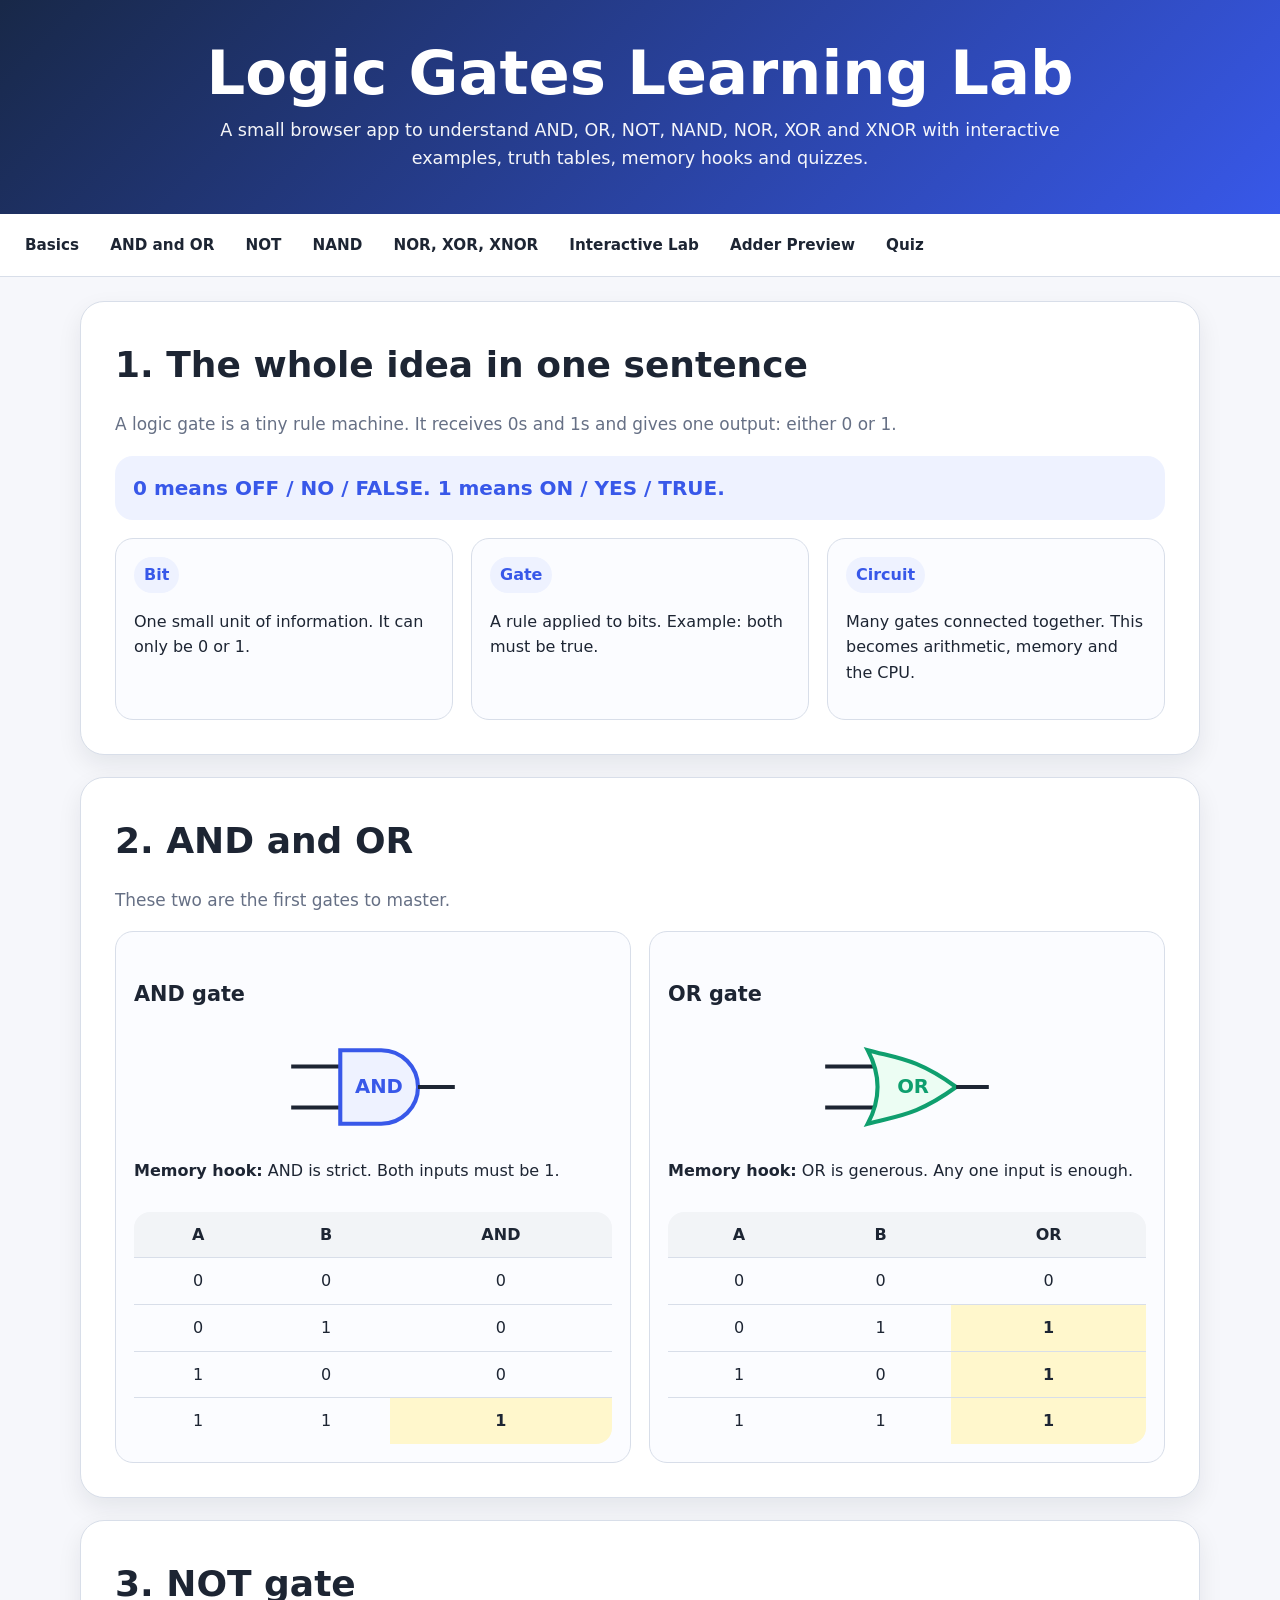
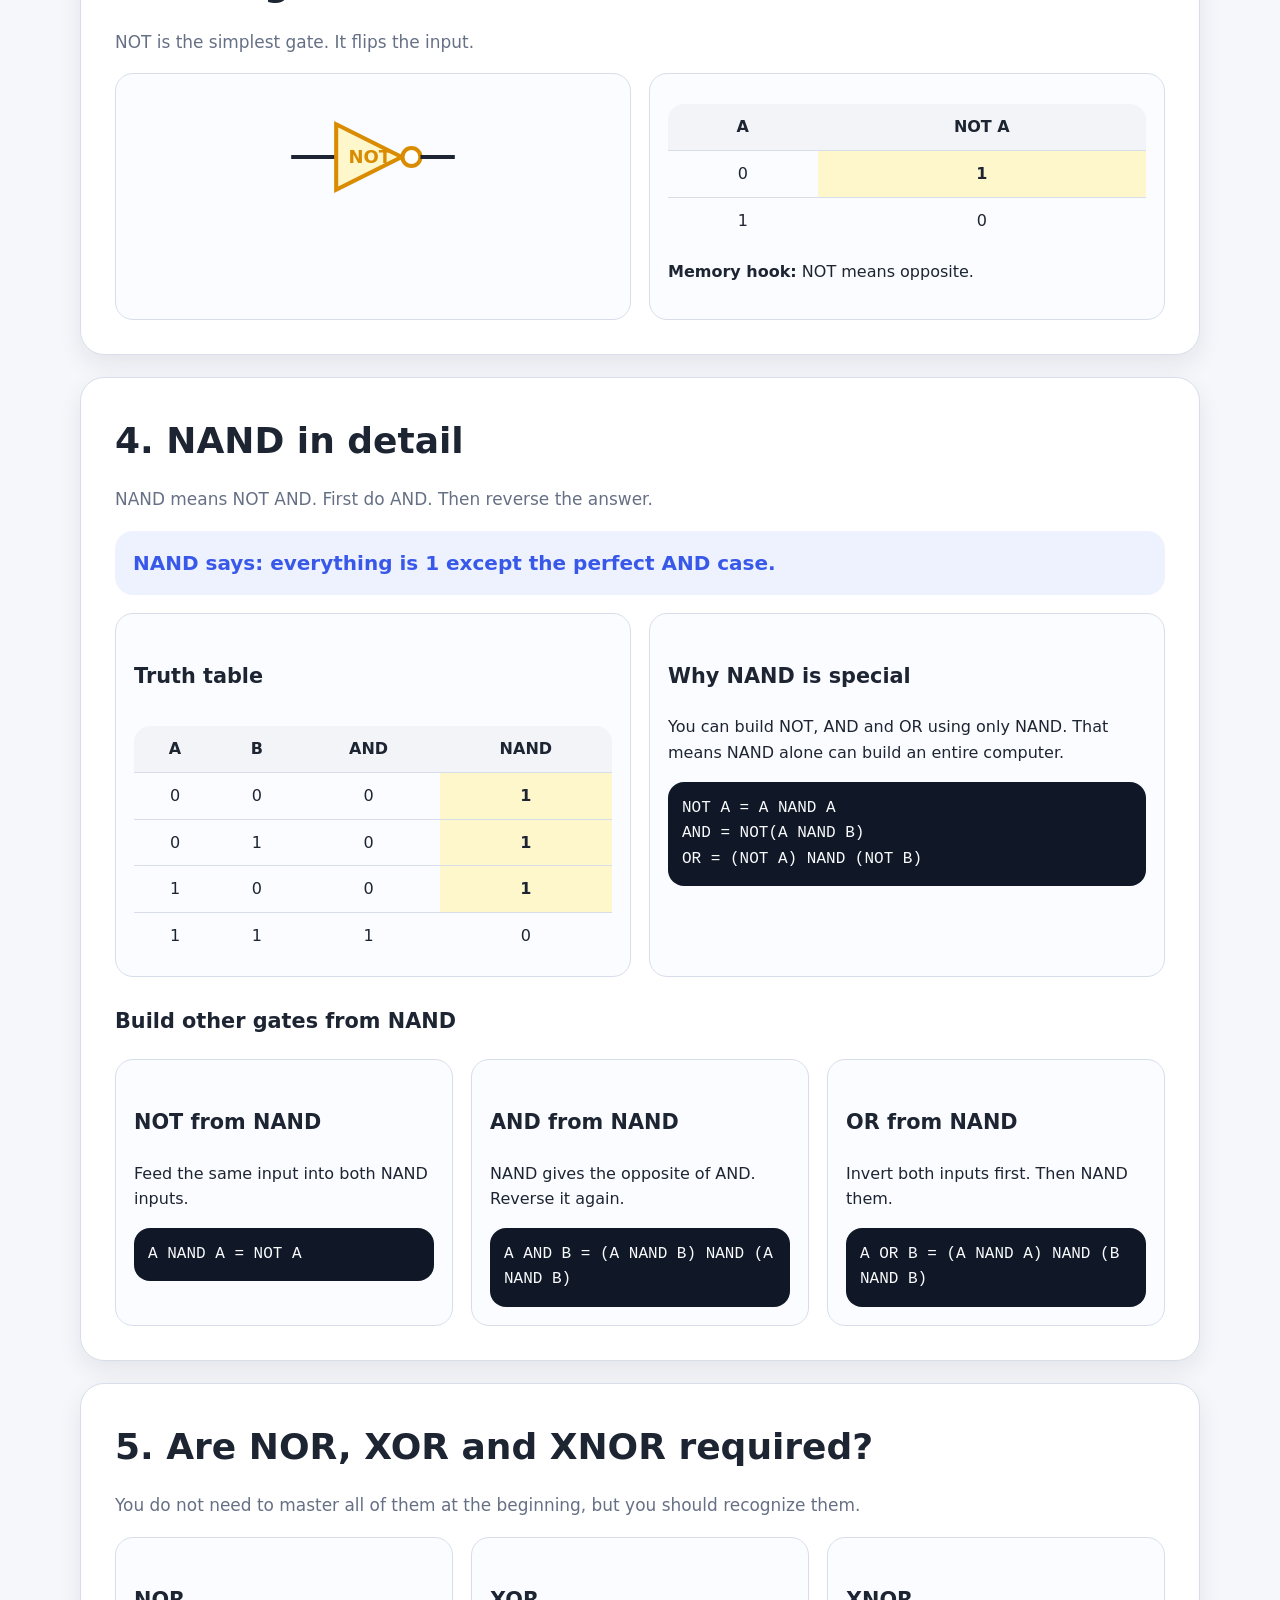
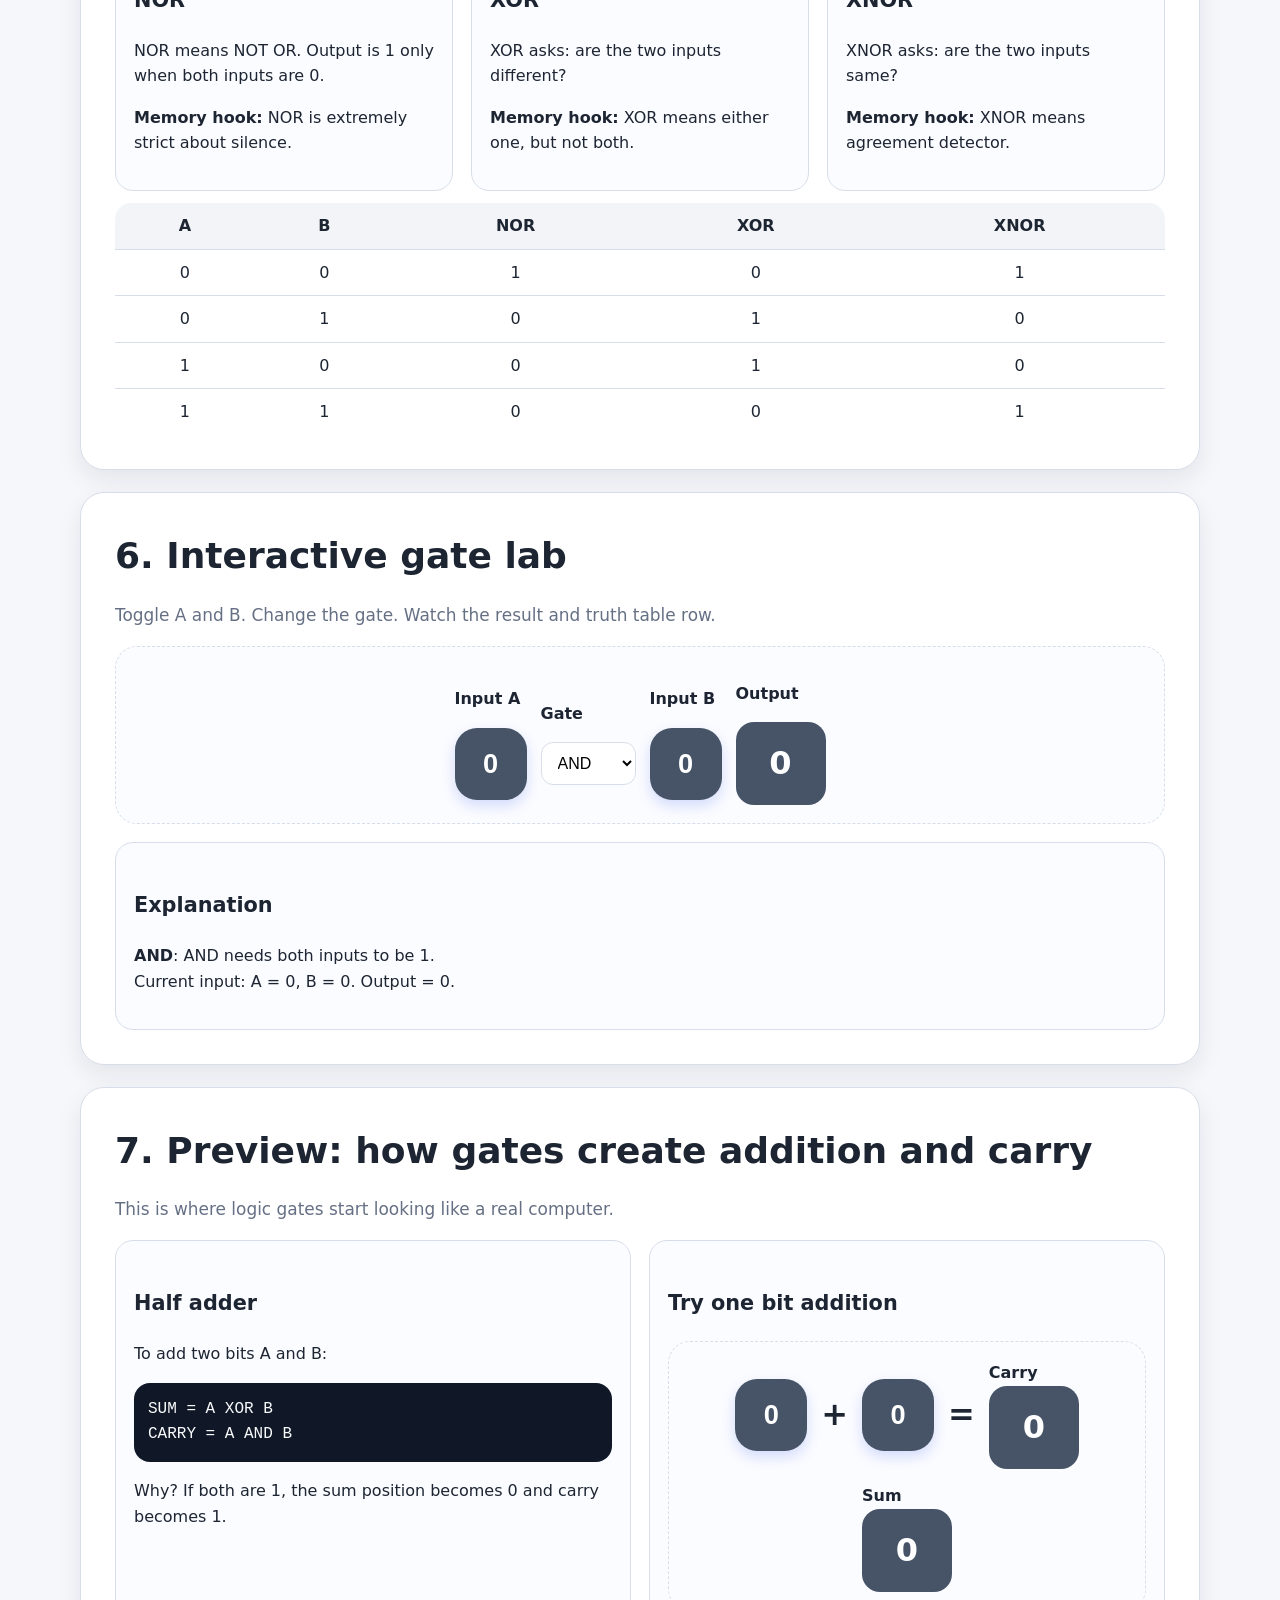
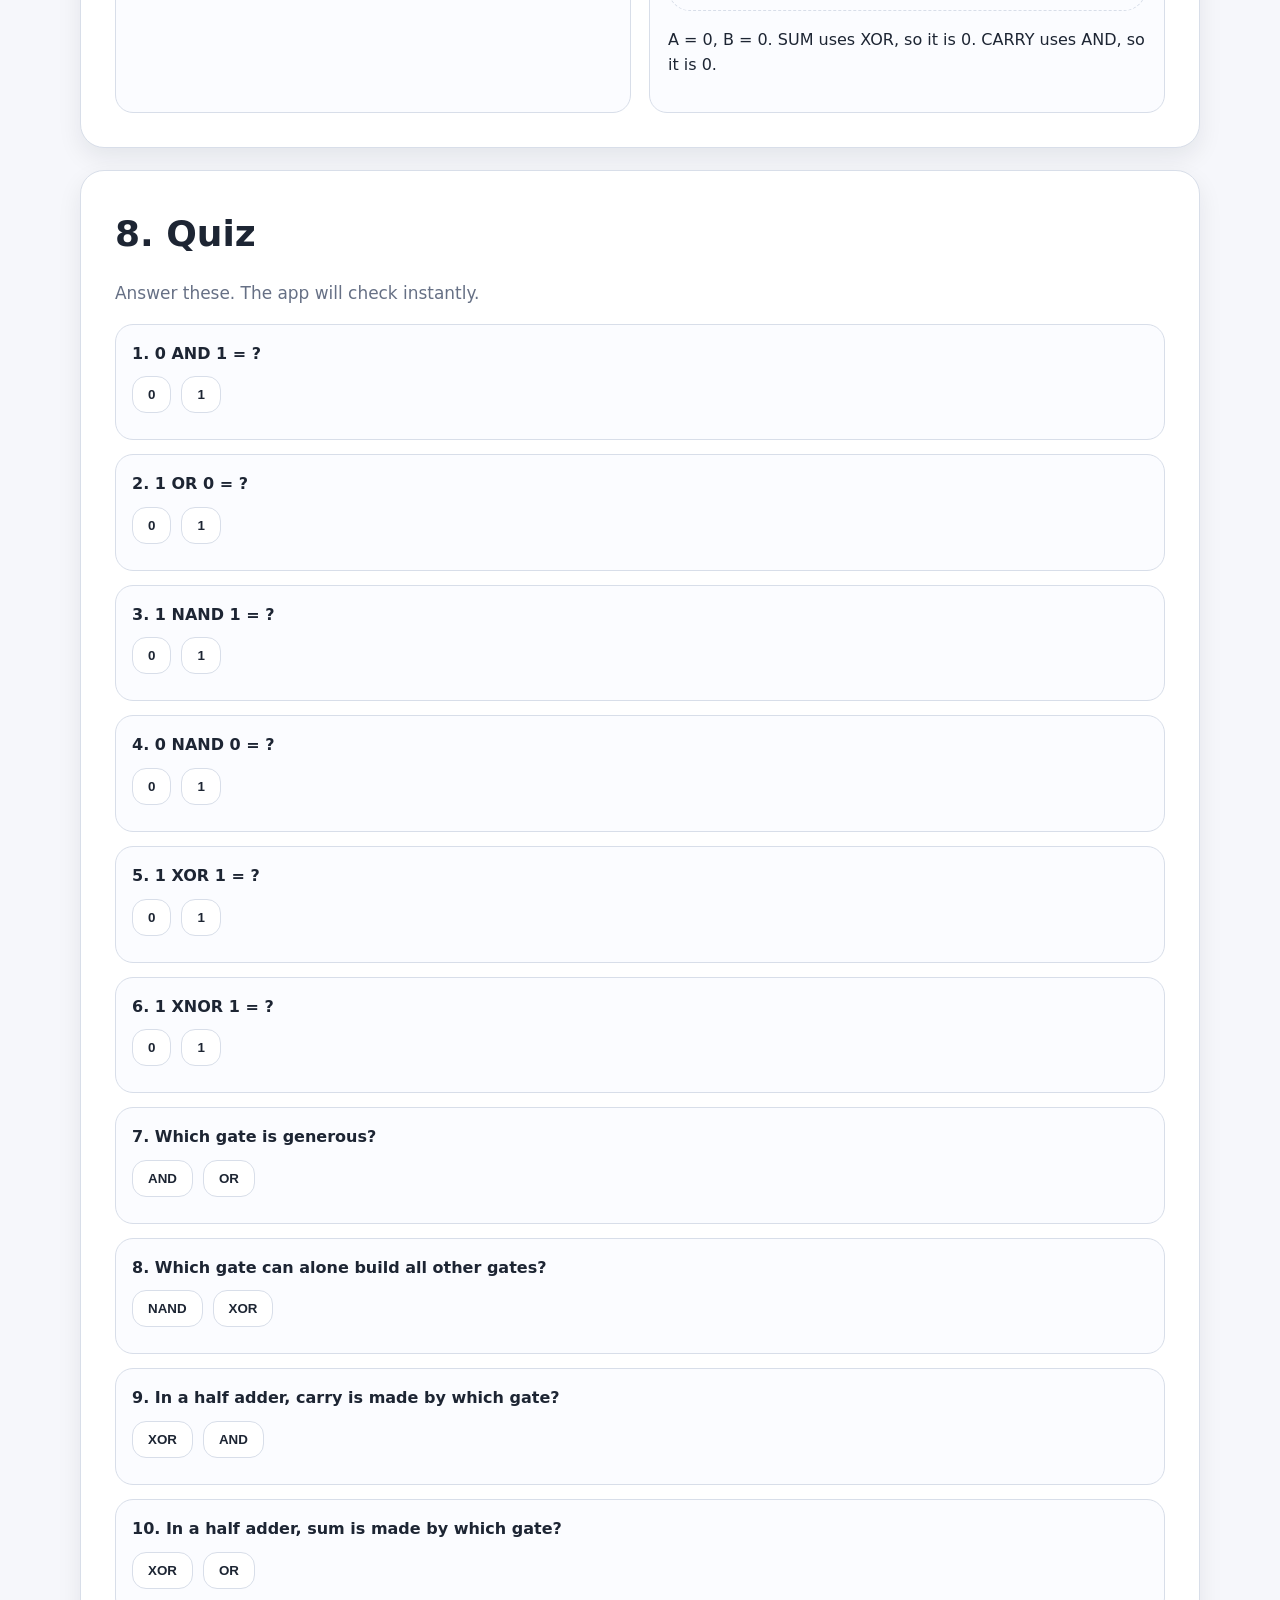
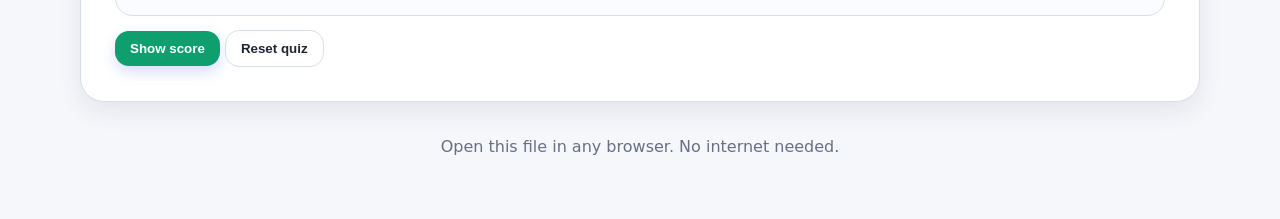
==== logic_gates_teaching_app.html @ 0e16f9da "Add files via upload" ====
<!DOCTYPE html>
<html lang="en">
<head>
  <meta charset="UTF-8" />
  <meta name="viewport" content="width=device-width, initial-scale=1.0" />
  <title>Logic Gates Learning Lab</title>
  <style>
    :root {
      --bg: #f6f7fb;
      --card: #ffffff;
      --ink: #1d2533;
      --muted: #667085;
      --line: #d8dee9;
      --accent: #3858e9;
      --accent2: #0f9f6e;
      --danger: #d92d20;
      --soft: #eef2ff;
      --good: #ecfdf3;
      --bad: #fef3f2;
      --shadow: 0 10px 25px rgba(15, 23, 42, 0.08);
    }

    * { box-sizing: border-box; }
    body {
      margin: 0;
      font-family: system-ui, -apple-system, BlinkMacSystemFont, "Segoe UI", sans-serif;
      background: var(--bg);
      color: var(--ink);
      line-height: 1.6;
    }

    header {
      background: linear-gradient(135deg, #182848, #3858e9);
      color: white;
      padding: 42px 18px;
      text-align: center;
    }

    header h1 {
      margin: 0 0 10px;
      font-size: clamp(2rem, 5vw, 3.8rem);
      line-height: 1.05;
    }

    header p {
      max-width: 850px;
      margin: 0 auto;
      font-size: 1.1rem;
      opacity: 0.95;
    }

    nav {
      position: sticky;
      top: 0;
      z-index: 10;
      background: rgba(255,255,255,0.95);
      backdrop-filter: blur(8px);
      border-bottom: 1px solid var(--line);
      padding: 10px 12px;
      overflow-x: auto;
      white-space: nowrap;
    }

    nav a {
      color: var(--ink);
      text-decoration: none;
      padding: 9px 13px;
      border-radius: 999px;
      display: inline-block;
      font-weight: 650;
      font-size: 0.95rem;
    }

    nav a:hover { background: var(--soft); color: var(--accent); }

    main {
      width: min(1120px, calc(100% - 28px));
      margin: 24px auto 60px;
    }

    section {
      background: var(--card);
      border: 1px solid var(--line);
      border-radius: 24px;
      box-shadow: var(--shadow);
      margin: 22px 0;
      padding: clamp(18px, 4vw, 34px);
    }

    h2 { font-size: clamp(1.5rem, 3vw, 2.25rem); margin: 0 0 12px; }
    h3 { margin-top: 28px; font-size: 1.3rem; }
    .lead { color: var(--muted); font-size: 1.06rem; }
    .grid { display: grid; gap: 18px; }
    .two { grid-template-columns: repeat(auto-fit, minmax(280px, 1fr)); }
    .three { grid-template-columns: repeat(auto-fit, minmax(220px, 1fr)); }

    .mini-card {
      background: #fbfcff;
      border: 1px solid var(--line);
      border-radius: 18px;
      padding: 18px;
    }

    .memory-line {
      font-size: 1.25rem;
      font-weight: 800;
      color: var(--accent);
      padding: 16px 18px;
      background: var(--soft);
      border-radius: 18px;
      margin: 18px 0;
    }

    .pill {
      display: inline-block;
      background: var(--soft);
      color: var(--accent);
      font-weight: 800;
      padding: 5px 10px;
      border-radius: 999px;
      margin-right: 6px;
    }

    button {
      border: 0;
      background: var(--accent);
      color: white;
      padding: 10px 15px;
      border-radius: 14px;
      font-weight: 800;
      cursor: pointer;
      box-shadow: 0 6px 14px rgba(56, 88, 233, 0.2);
    }

    button.secondary { background: #344054; }
    button.good { background: var(--accent2); }
    button.danger { background: var(--danger); }
    button.ghost {
      background: white;
      color: var(--ink);
      border: 1px solid var(--line);
      box-shadow: none;
    }
    button:hover { filter: brightness(0.97); }

    .bit-btn {
      width: 72px;
      height: 72px;
      font-size: 1.7rem;
      border-radius: 22px;
    }

    .bit-off { background: #475467; }
    .bit-on { background: var(--accent2); }

    .lab-row {
      display: flex;
      align-items: center;
      justify-content: center;
      gap: 14px;
      flex-wrap: wrap;
      padding: 18px;
      background: #fbfcff;
      border: 1px dashed var(--line);
      border-radius: 22px;
    }

    select, input[type="number"] {
      padding: 11px 12px;
      border: 1px solid var(--line);
      border-radius: 12px;
      font-size: 1rem;
      background: white;
    }

    .output-box {
      min-width: 90px;
      text-align: center;
      padding: 16px;
      border-radius: 18px;
      font-size: 2rem;
      font-weight: 900;
      color: white;
    }

    .output-0 { background: #475467; }
    .output-1 { background: var(--accent2); }

    table {
      width: 100%;
      border-collapse: collapse;
      overflow: hidden;
      border-radius: 16px;
      margin-top: 12px;
    }

    th, td {
      padding: 10px 12px;
      border-bottom: 1px solid var(--line);
      text-align: center;
    }

    th { background: #f2f4f7; }
    tr:last-child td { border-bottom: 0; }

    .highlight { background: #fff7cc; font-weight: 900; }

    .gate-symbol {
      width: 180px;
      height: 110px;
      display: block;
      margin: 10px auto;
    }

    .equation {
      font-family: ui-monospace, SFMono-Regular, Menlo, Monaco, Consolas, monospace;
      background: #101828;
      color: #f9fafb;
      border-radius: 16px;
      padding: 14px;
      overflow-x: auto;
      font-size: 1rem;
    }

    .quiz-item {
      border: 1px solid var(--line);
      border-radius: 18px;
      padding: 16px;
      margin: 14px 0;
      background: #fbfcff;
    }

    .answers {
      display: flex;
      gap: 10px;
      flex-wrap: wrap;
      margin-top: 10px;
    }

    .feedback {
      margin-top: 10px;
      font-weight: 800;
    }

    .correct { color: var(--accent2); }
    .wrong { color: var(--danger); }

    .footer-note {
      color: var(--muted);
      text-align: center;
      margin-top: 32px;
    }

    .truth-wrap { overflow-x: auto; }

    @media print {
      nav, button { display: none !important; }
      body { background: white; }
      section { box-shadow: none; break-inside: avoid; }
    }
  </style>
</head>
<body>
  <header>
    <h1>Logic Gates Learning Lab</h1>
    <p>A small browser app to understand AND, OR, NOT, NAND, NOR, XOR and XNOR with interactive examples, truth tables, memory hooks and quizzes.</p>
  </header>

  <nav>
    <a href="#basics">Basics</a>
    <a href="#andor">AND and OR</a>
    <a href="#not">NOT</a>
    <a href="#nand">NAND</a>
    <a href="#other">NOR, XOR, XNOR</a>
    <a href="#lab">Interactive Lab</a>
    <a href="#adder">Adder Preview</a>
    <a href="#quiz">Quiz</a>
  </nav>

  <main>
    <section id="basics">
      <h2>1. The whole idea in one sentence</h2>
      <p class="lead">A logic gate is a tiny rule machine. It receives 0s and 1s and gives one output: either 0 or 1.</p>
      <div class="memory-line">0 means OFF / NO / FALSE. 1 means ON / YES / TRUE.</div>
      <div class="grid three">
        <div class="mini-card"><span class="pill">Bit</span><p>One small unit of information. It can only be 0 or 1.</p></div>
        <div class="mini-card"><span class="pill">Gate</span><p>A rule applied to bits. Example: both must be true.</p></div>
        <div class="mini-card"><span class="pill">Circuit</span><p>Many gates connected together. This becomes arithmetic, memory and the CPU.</p></div>
      </div>
    </section>

    <section id="andor">
      <h2>2. AND and OR</h2>
      <p class="lead">These two are the first gates to master.</p>
      <div class="grid two">
        <div class="mini-card">
          <h3>AND gate</h3>
          <svg class="gate-symbol" viewBox="0 0 220 130">
            <line x1="10" y1="40" x2="70" y2="40" stroke="#1d2533" stroke-width="5"/>
            <line x1="10" y1="90" x2="70" y2="90" stroke="#1d2533" stroke-width="5"/>
            <path d="M70 20 L120 20 A45 45 0 0 1 120 110 L70 110 Z" fill="#eef2ff" stroke="#3858e9" stroke-width="5"/>
            <line x1="165" y1="65" x2="210" y2="65" stroke="#1d2533" stroke-width="5"/>
            <text x="88" y="72" font-size="24" font-weight="900" fill="#3858e9">AND</text>
          </svg>
          <p><b>Memory hook:</b> AND is strict. Both inputs must be 1.</p>
          <div class="truth-wrap"><table id="andTable"></table></div>
        </div>
        <div class="mini-card">
          <h3>OR gate</h3>
          <svg class="gate-symbol" viewBox="0 0 220 130">
            <line x1="10" y1="40" x2="70" y2="40" stroke="#1d2533" stroke-width="5"/>
            <line x1="10" y1="90" x2="70" y2="90" stroke="#1d2533" stroke-width="5"/>
            <path d="M62 20 C98 30, 122 30, 170 65 C122 100, 98 100, 62 110 C78 80, 78 50, 62 20 Z" fill="#ecfdf3" stroke="#0f9f6e" stroke-width="5"/>
            <line x1="170" y1="65" x2="210" y2="65" stroke="#1d2533" stroke-width="5"/>
            <text x="98" y="72" font-size="24" font-weight="900" fill="#0f9f6e">OR</text>
          </svg>
          <p><b>Memory hook:</b> OR is generous. Any one input is enough.</p>
          <div class="truth-wrap"><table id="orTable"></table></div>
        </div>
      </div>
    </section>

    <section id="not">
      <h2>3. NOT gate</h2>
      <p class="lead">NOT is the simplest gate. It flips the input.</p>
      <div class="grid two">
        <div class="mini-card">
          <svg class="gate-symbol" viewBox="0 0 220 130">
            <line x1="10" y1="65" x2="65" y2="65" stroke="#1d2533" stroke-width="5"/>
            <path d="M65 25 L65 105 L145 65 Z" fill="#fff7cc" stroke="#d98c00" stroke-width="5"/>
            <circle cx="157" cy="65" r="11" fill="white" stroke="#d98c00" stroke-width="5"/>
            <line x1="168" y1="65" x2="210" y2="65" stroke="#1d2533" stroke-width="5"/>
            <text x="80" y="72" font-size="22" font-weight="900" fill="#d98c00">NOT</text>
          </svg>
        </div>
        <div class="mini-card">
          <table id="notTable"></table>
          <p><b>Memory hook:</b> NOT means opposite.</p>
        </div>
      </div>
    </section>

    <section id="nand">
      <h2>4. NAND in detail</h2>
      <p class="lead">NAND means NOT AND. First do AND. Then reverse the answer.</p>
      <div class="memory-line">NAND says: everything is 1 except the perfect AND case.</div>
      <div class="grid two">
        <div class="mini-card">
          <h3>Truth table</h3>
          <div class="truth-wrap"><table id="nandTable"></table></div>
        </div>
        <div class="mini-card">
          <h3>Why NAND is special</h3>
          <p>You can build NOT, AND and OR using only NAND. That means NAND alone can build an entire computer.</p>
          <div class="equation">NOT A = A NAND A<br>AND = NOT(A NAND B)<br>OR = (NOT A) NAND (NOT B)</div>
        </div>
      </div>

      <h3>Build other gates from NAND</h3>
      <div class="grid three">
        <div class="mini-card">
          <h3>NOT from NAND</h3>
          <p>Feed the same input into both NAND inputs.</p>
          <div class="equation">A NAND A = NOT A</div>
        </div>
        <div class="mini-card">
          <h3>AND from NAND</h3>
          <p>NAND gives the opposite of AND. Reverse it again.</p>
          <div class="equation">A AND B = (A NAND B) NAND (A NAND B)</div>
        </div>
        <div class="mini-card">
          <h3>OR from NAND</h3>
          <p>Invert both inputs first. Then NAND them.</p>
          <div class="equation">A OR B = (A NAND A) NAND (B NAND B)</div>
        </div>
      </div>
    </section>

    <section id="other">
      <h2>5. Are NOR, XOR and XNOR required?</h2>
      <p class="lead">You do not need to master all of them at the beginning, but you should recognize them.</p>
      <div class="grid three">
        <div class="mini-card">
          <h3>NOR</h3>
          <p>NOR means NOT OR. Output is 1 only when both inputs are 0.</p>
          <p><b>Memory hook:</b> NOR is extremely strict about silence.</p>
        </div>
        <div class="mini-card">
          <h3>XOR</h3>
          <p>XOR asks: are the two inputs different?</p>
          <p><b>Memory hook:</b> XOR means either one, but not both.</p>
        </div>
        <div class="mini-card">
          <h3>XNOR</h3>
          <p>XNOR asks: are the two inputs same?</p>
          <p><b>Memory hook:</b> XNOR means agreement detector.</p>
        </div>
      </div>
      <div class="truth-wrap"><table id="allTable"></table></div>
    </section>

    <section id="lab">
      <h2>6. Interactive gate lab</h2>
      <p class="lead">Toggle A and B. Change the gate. Watch the result and truth table row.</p>
      <div class="lab-row">
        <div>
          <p><b>Input A</b></p>
          <button id="btnA" class="bit-btn bit-off" onclick="toggleBit('A')">0</button>
        </div>
        <div>
          <p><b>Gate</b></p>
          <select id="gateSelect" onchange="updateLab()">
            <option value="AND">AND</option>
            <option value="OR">OR</option>
            <option value="NOT_A">NOT A</option>
            <option value="NAND">NAND</option>
            <option value="NOR">NOR</option>
            <option value="XOR">XOR</option>
            <option value="XNOR">XNOR</option>
          </select>
        </div>
        <div>
          <p><b>Input B</b></p>
          <button id="btnB" class="bit-btn bit-off" onclick="toggleBit('B')">0</button>
        </div>
        <div>
          <p><b>Output</b></p>
          <div id="labOut" class="output-box output-0">0</div>
        </div>
      </div>
      <div class="mini-card" style="margin-top:18px;">
        <h3>Explanation</h3>
        <p id="labExplanation"></p>
      </div>
    </section>

    <section id="adder">
      <h2>7. Preview: how gates create addition and carry</h2>
      <p class="lead">This is where logic gates start looking like a real computer.</p>
      <div class="grid two">
        <div class="mini-card">
          <h3>Half adder</h3>
          <p>To add two bits A and B:</p>
          <div class="equation">SUM = A XOR B<br>CARRY = A AND B</div>
          <p>Why? If both are 1, the sum position becomes 0 and carry becomes 1.</p>
        </div>
        <div class="mini-card">
          <h3>Try one bit addition</h3>
          <div class="lab-row">
            <button id="addA" class="bit-btn bit-off" onclick="toggleAdder('A')">0</button>
            <span style="font-size:2rem;font-weight:900;">+</span>
            <button id="addB" class="bit-btn bit-off" onclick="toggleAdder('B')">0</button>
            <span style="font-size:2rem;font-weight:900;">=</span>
            <div><b>Carry</b><div id="carryOut" class="output-box output-0">0</div></div>
            <div><b>Sum</b><div id="sumOut" class="output-box output-0">0</div></div>
          </div>
          <p id="adderExplanation"></p>
        </div>
      </div>
    </section>

    <section id="quiz">
      <h2>8. Quiz</h2>
      <p class="lead">Answer these. The app will check instantly.</p>
      <div id="quizBox"></div>
      <button class="good" onclick="scoreQuiz()">Show score</button>
      <button class="ghost" onclick="resetQuiz()">Reset quiz</button>
      <p id="scoreText" class="memory-line" style="display:none;"></p>
    </section>

    <p class="footer-note">Open this file in any browser. No internet needed.</p>
  </main>

  <script>
    let bits = { A: 0, B: 0 };
    let addBits = { A: 0, B: 0 };

    function gateResult(gate, A, B) {
      switch(gate) {
        case 'AND': return A & B;
        case 'OR': return A | B;
        case 'NOT_A': return A ? 0 : 1;
        case 'NAND': return (A & B) ? 0 : 1;
        case 'NOR': return (A | B) ? 0 : 1;
        case 'XOR': return A === B ? 0 : 1;
        case 'XNOR': return A === B ? 1 : 0;
        default: return 0;
      }
    }

    function labelForGate(gate) {
      const labels = {
        AND: 'AND needs both inputs to be 1.',
        OR: 'OR needs at least one input to be 1.',
        NOT_A: 'NOT A ignores B and flips A.',
        NAND: 'NAND is NOT AND. It is 0 only when both inputs are 1.',
        NOR: 'NOR is NOT OR. It is 1 only when both inputs are 0.',
        XOR: 'XOR is 1 when inputs are different.',
        XNOR: 'XNOR is 1 when inputs are same.'
      };
      return labels[gate];
    }

    function setOutputBox(el, value) {
      el.textContent = value;
      el.className = 'output-box ' + (value ? 'output-1' : 'output-0');
    }

    function updateBitButton(id, value) {
      const btn = document.getElementById(id);
      btn.textContent = value;
      btn.className = 'bit-btn ' + (value ? 'bit-on' : 'bit-off');
    }

    function toggleBit(which) {
      bits[which] = bits[which] ? 0 : 1;
      updateLab();
    }

    function updateLab() {
      updateBitButton('btnA', bits.A);
      updateBitButton('btnB', bits.B);
      const gate = document.getElementById('gateSelect').value;
      const result = gateResult(gate, bits.A, bits.B);
      setOutputBox(document.getElementById('labOut'), result);
      document.getElementById('labExplanation').innerHTML = `<b>${gate}</b>: ${labelForGate(gate)}<br>Current input: A = ${bits.A}, B = ${bits.B}. Output = ${result}.`;
    }

    function makeTable(id, gate, includeIntermediate=false) {
      const rows = [[0,0],[0,1],[1,0],[1,1]];
      let html = '<tr><th>A</th><th>B</th>';
      if (includeIntermediate) html += '<th>AND</th>';
      html += `<th>${gate}</th></tr>`;
      rows.forEach(([A,B]) => {
        const result = gateResult(gate, A, B);
        html += `<tr><td>${A}</td><td>${B}</td>`;
        if (includeIntermediate) html += `<td>${A & B}</td>`;
        html += `<td class="${result ? 'highlight' : ''}">${result}</td></tr>`;
      });
      document.getElementById(id).innerHTML = html;
    }

    function makeNotTable() {
      document.getElementById('notTable').innerHTML = `
        <tr><th>A</th><th>NOT A</th></tr>
        <tr><td>0</td><td class="highlight">1</td></tr>
        <tr><td>1</td><td>0</td></tr>`;
    }

    function makeAllTable() {
      const rows = [[0,0],[0,1],[1,0],[1,1]];
      let html = '<tr><th>A</th><th>B</th><th>NOR</th><th>XOR</th><th>XNOR</th></tr>';
      rows.forEach(([A,B]) => {
        html += `<tr><td>${A}</td><td>${B}</td><td>${gateResult('NOR',A,B)}</td><td>${gateResult('XOR',A,B)}</td><td>${gateResult('XNOR',A,B)}</td></tr>`;
      });
      document.getElementById('allTable').innerHTML = html;
    }

    function toggleAdder(which) {
      addBits[which] = addBits[which] ? 0 : 1;
      updateAdder();
    }

    function updateAdder() {
      updateBitButton('addA', addBits.A);
      updateBitButton('addB', addBits.B);
      const sum = gateResult('XOR', addBits.A, addBits.B);
      const carry = gateResult('AND', addBits.A, addBits.B);
      setOutputBox(document.getElementById('sumOut'), sum);
      setOutputBox(document.getElementById('carryOut'), carry);
      document.getElementById('adderExplanation').innerHTML = `A = ${addBits.A}, B = ${addBits.B}. SUM uses XOR, so it is ${sum}. CARRY uses AND, so it is ${carry}.`;
    }

    const quiz = [
      { q: '0 AND 1 = ?', options: ['0','1'], answer: '0', explain: 'AND needs both inputs to be 1.' },
      { q: '1 OR 0 = ?', options: ['0','1'], answer: '1', explain: 'OR needs at least one input to be 1.' },
      { q: '1 NAND 1 = ?', options: ['0','1'], answer: '0', explain: 'NAND is opposite of AND. 1 AND 1 is 1, so NAND is 0.' },
      { q: '0 NAND 0 = ?', options: ['0','1'], answer: '1', explain: '0 AND 0 is 0. Reverse it: 1.' },
      { q: '1 XOR 1 = ?', options: ['0','1'], answer: '0', explain: 'XOR is 1 only when inputs are different.' },
      { q: '1 XNOR 1 = ?', options: ['0','1'], answer: '1', explain: 'XNOR is 1 when inputs are same.' },
      { q: 'Which gate is generous?', options: ['AND','OR'], answer: 'OR', explain: 'OR gives 1 if any one input is 1.' },
      { q: 'Which gate can alone build all other gates?', options: ['NAND','XOR'], answer: 'NAND', explain: 'NAND is functionally complete.' },
      { q: 'In a half adder, carry is made by which gate?', options: ['XOR','AND'], answer: 'AND', explain: 'Carry appears only when both bits are 1.' },
      { q: 'In a half adder, sum is made by which gate?', options: ['XOR','OR'], answer: 'XOR', explain: 'Sum is 1 when the two bits are different.' }
    ];

    function renderQuiz() {
      const box = document.getElementById('quizBox');
      box.innerHTML = quiz.map((item, index) => `
        <div class="quiz-item" id="quizItem${index}">
          <b>${index + 1}. ${item.q}</b>
          <div class="answers">
            ${item.options.map(opt => `<button class="ghost" onclick="answerQuiz(${index}, '${opt}')">${opt}</button>`).join('')}
          </div>
          <div class="feedback" id="feedback${index}"></div>
        </div>
      `).join('');
    }

    const selectedAnswers = {};

    function answerQuiz(index, answer) {
      selectedAnswers[index] = answer;
      const item = quiz[index];
      const feedback = document.getElementById('feedback' + index);
      if (answer === item.answer) {
        feedback.className = 'feedback correct';
        feedback.textContent = 'Correct. ' + item.explain;
      } else {
        feedback.className = 'feedback wrong';
        feedback.textContent = 'Not quite. ' + item.explain;
      }
    }

    function scoreQuiz() {
      let score = 0;
      quiz.forEach((item, index) => {
        if (selectedAnswers[index] === item.answer) score++;
      });
      const txt = document.getElementById('scoreText');
      txt.style.display = 'block';
      txt.textContent = `Your score: ${score} / ${quiz.length}`;
    }

    function resetQuiz() {
      Object.keys(selectedAnswers).forEach(k => delete selectedAnswers[k]);
      renderQuiz();
      document.getElementById('scoreText').style.display = 'none';
    }

    makeTable('andTable', 'AND');
    makeTable('orTable', 'OR');
    makeNotTable();
    makeTable('nandTable', 'NAND', true);
    makeAllTable();
    updateLab();
    updateAdder();
    renderQuiz();
  </script>
</body>
</html>
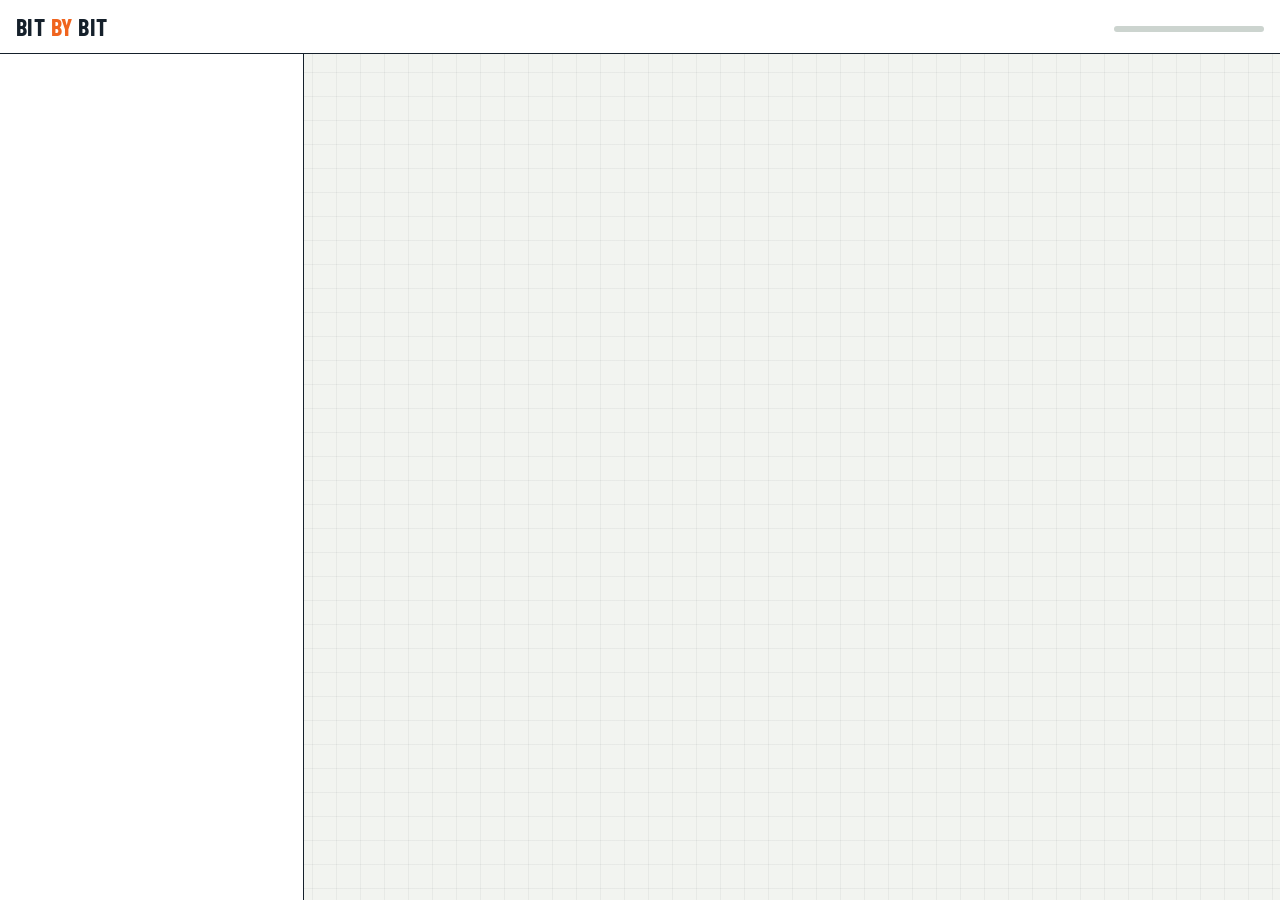
==== commit e0af261d: "Rebuild as Bit by Bit: a full course from bits to a working computer Replaces the single-page gates " ====
--- a/logic_gates_teaching_app.html
+++ b/logic_gates_teaching_app.html
@@ -1,641 +1,12 @@
 <!DOCTYPE html>
 <html lang="en">
 <head>
-  <meta charset="UTF-8" />
-  <meta name="viewport" content="width=device-width, initial-scale=1.0" />
-  <title>Logic Gates Learning Lab</title>
-  <style>
-    :root {
-      --bg: #f6f7fb;
-      --card: #ffffff;
-      --ink: #1d2533;
-      --muted: #667085;
-      --line: #d8dee9;
-      --accent: #3858e9;
-      --accent2: #0f9f6e;
-      --danger: #d92d20;
-      --soft: #eef2ff;
-      --good: #ecfdf3;
-      --bad: #fef3f2;
-      --shadow: 0 10px 25px rgba(15, 23, 42, 0.08);
-    }
-
-    * { box-sizing: border-box; }
-    body {
-      margin: 0;
-      font-family: system-ui, -apple-system, BlinkMacSystemFont, "Segoe UI", sans-serif;
-      background: var(--bg);
-      color: var(--ink);
-      line-height: 1.6;
-    }
-
-    header {
-      background: linear-gradient(135deg, #182848, #3858e9);
-      color: white;
-      padding: 42px 18px;
-      text-align: center;
-    }
-
-    header h1 {
-      margin: 0 0 10px;
-      font-size: clamp(2rem, 5vw, 3.8rem);
-      line-height: 1.05;
-    }
-
-    header p {
-      max-width: 850px;
-      margin: 0 auto;
-      font-size: 1.1rem;
-      opacity: 0.95;
-    }
-
-    nav {
-      position: sticky;
-      top: 0;
-      z-index: 10;
-      background: rgba(255,255,255,0.95);
-      backdrop-filter: blur(8px);
-      border-bottom: 1px solid var(--line);
-      padding: 10px 12px;
-      overflow-x: auto;
-      white-space: nowrap;
-    }
-
-    nav a {
-      color: var(--ink);
-      text-decoration: none;
-      padding: 9px 13px;
-      border-radius: 999px;
-      display: inline-block;
-      font-weight: 650;
-      font-size: 0.95rem;
-    }
-
-    nav a:hover { background: var(--soft); color: var(--accent); }
-
-    main {
-      width: min(1120px, calc(100% - 28px));
-      margin: 24px auto 60px;
-    }
-
-    section {
-      background: var(--card);
-      border: 1px solid var(--line);
-      border-radius: 24px;
-      box-shadow: var(--shadow);
-      margin: 22px 0;
-      padding: clamp(18px, 4vw, 34px);
-    }
-
-    h2 { font-size: clamp(1.5rem, 3vw, 2.25rem); margin: 0 0 12px; }
-    h3 { margin-top: 28px; font-size: 1.3rem; }
-    .lead { color: var(--muted); font-size: 1.06rem; }
-    .grid { display: grid; gap: 18px; }
-    .two { grid-template-columns: repeat(auto-fit, minmax(280px, 1fr)); }
-    .three { grid-template-columns: repeat(auto-fit, minmax(220px, 1fr)); }
-
-    .mini-card {
-      background: #fbfcff;
-      border: 1px solid var(--line);
-      border-radius: 18px;
-      padding: 18px;
-    }
-
-    .memory-line {
-      font-size: 1.25rem;
-      font-weight: 800;
-      color: var(--accent);
-      padding: 16px 18px;
-      background: var(--soft);
-      border-radius: 18px;
-      margin: 18px 0;
-    }
-
-    .pill {
-      display: inline-block;
-      background: var(--soft);
-      color: var(--accent);
-      font-weight: 800;
-      padding: 5px 10px;
-      border-radius: 999px;
-      margin-right: 6px;
-    }
-
-    button {
-      border: 0;
-      background: var(--accent);
-      color: white;
-      padding: 10px 15px;
-      border-radius: 14px;
-      font-weight: 800;
-      cursor: pointer;
-      box-shadow: 0 6px 14px rgba(56, 88, 233, 0.2);
-    }
-
-    button.secondary { background: #344054; }
-    button.good { background: var(--accent2); }
-    button.danger { background: var(--danger); }
-    button.ghost {
-      background: white;
-      color: var(--ink);
-      border: 1px solid var(--line);
-      box-shadow: none;
-    }
-    button:hover { filter: brightness(0.97); }
-
-    .bit-btn {
-      width: 72px;
-      height: 72px;
-      font-size: 1.7rem;
-      border-radius: 22px;
-    }
-
-    .bit-off { background: #475467; }
-    .bit-on { background: var(--accent2); }
-
-    .lab-row {
-      display: flex;
-      align-items: center;
-      justify-content: center;
-      gap: 14px;
-      flex-wrap: wrap;
-      padding: 18px;
-      background: #fbfcff;
-      border: 1px dashed var(--line);
-      border-radius: 22px;
-    }
-
-    select, input[type="number"] {
-      padding: 11px 12px;
-      border: 1px solid var(--line);
-      border-radius: 12px;
-      font-size: 1rem;
-      background: white;
-    }
-
-    .output-box {
-      min-width: 90px;
-      text-align: center;
-      padding: 16px;
-      border-radius: 18px;
-      font-size: 2rem;
-      font-weight: 900;
-      color: white;
-    }
-
-    .output-0 { background: #475467; }
-    .output-1 { background: var(--accent2); }
-
-    table {
-      width: 100%;
-      border-collapse: collapse;
-      overflow: hidden;
-      border-radius: 16px;
-      margin-top: 12px;
-    }
-
-    th, td {
-      padding: 10px 12px;
-      border-bottom: 1px solid var(--line);
-      text-align: center;
-    }
-
-    th { background: #f2f4f7; }
-    tr:last-child td { border-bottom: 0; }
-
-    .highlight { background: #fff7cc; font-weight: 900; }
-
-    .gate-symbol {
-      width: 180px;
-      height: 110px;
-      display: block;
-      margin: 10px auto;
-    }
-
-    .equation {
-      font-family: ui-monospace, SFMono-Regular, Menlo, Monaco, Consolas, monospace;
-      background: #101828;
-      color: #f9fafb;
-      border-radius: 16px;
-      padding: 14px;
-      overflow-x: auto;
-      font-size: 1rem;
-    }
-
-    .quiz-item {
-      border: 1px solid var(--line);
-      border-radius: 18px;
-      padding: 16px;
-      margin: 14px 0;
-      background: #fbfcff;
-    }
-
-    .answers {
-      display: flex;
-      gap: 10px;
-      flex-wrap: wrap;
-      margin-top: 10px;
-    }
-
-    .feedback {
-      margin-top: 10px;
-      font-weight: 800;
-    }
-
-    .correct { color: var(--accent2); }
-    .wrong { color: var(--danger); }
-
-    .footer-note {
-      color: var(--muted);
-      text-align: center;
-      margin-top: 32px;
-    }
-
-    .truth-wrap { overflow-x: auto; }
-
-    @media print {
-      nav, button { display: none !important; }
-      body { background: white; }
-      section { box-shadow: none; break-inside: avoid; }
-    }
-  </style>
+  <meta charset="utf-8">
+  <meta name="viewport" content="width=device-width, initial-scale=1">
+  <meta http-equiv="refresh" content="0; url=index.html">
+  <title>Bit by Bit</title>
 </head>
 <body>
-  <header>
-    <h1>Logic Gates Learning Lab</h1>
-    <p>A small browser app to understand AND, OR, NOT, NAND, NOR, XOR and XNOR with interactive examples, truth tables, memory hooks and quizzes.</p>
-  </header>
-
-  <nav>
-    <a href="#basics">Basics</a>
-    <a href="#andor">AND and OR</a>
-    <a href="#not">NOT</a>
-    <a href="#nand">NAND</a>
-    <a href="#other">NOR, XOR, XNOR</a>
-    <a href="#lab">Interactive Lab</a>
-    <a href="#adder">Adder Preview</a>
-    <a href="#quiz">Quiz</a>
-  </nav>
-
-  <main>
-    <section id="basics">
-      <h2>1. The whole idea in one sentence</h2>
-      <p class="lead">A logic gate is a tiny rule machine. It receives 0s and 1s and gives one output: either 0 or 1.</p>
-      <div class="memory-line">0 means OFF / NO / FALSE. 1 means ON / YES / TRUE.</div>
-      <div class="grid three">
-        <div class="mini-card"><span class="pill">Bit</span><p>One small unit of information. It can only be 0 or 1.</p></div>
-        <div class="mini-card"><span class="pill">Gate</span><p>A rule applied to bits. Example: both must be true.</p></div>
-        <div class="mini-card"><span class="pill">Circuit</span><p>Many gates connected together. This becomes arithmetic, memory and the CPU.</p></div>
-      </div>
-    </section>
-
-    <section id="andor">
-      <h2>2. AND and OR</h2>
-      <p class="lead">These two are the first gates to master.</p>
-      <div class="grid two">
-        <div class="mini-card">
-          <h3>AND gate</h3>
-          <svg class="gate-symbol" viewBox="0 0 220 130">
-            <line x1="10" y1="40" x2="70" y2="40" stroke="#1d2533" stroke-width="5"/>
-            <line x1="10" y1="90" x2="70" y2="90" stroke="#1d2533" stroke-width="5"/>
-            <path d="M70 20 L120 20 A45 45 0 0 1 120 110 L70 110 Z" fill="#eef2ff" stroke="#3858e9" stroke-width="5"/>
-            <line x1="165" y1="65" x2="210" y2="65" stroke="#1d2533" stroke-width="5"/>
-            <text x="88" y="72" font-size="24" font-weight="900" fill="#3858e9">AND</text>
-          </svg>
-          <p><b>Memory hook:</b> AND is strict. Both inputs must be 1.</p>
-          <div class="truth-wrap"><table id="andTable"></table></div>
-        </div>
-        <div class="mini-card">
-          <h3>OR gate</h3>
-          <svg class="gate-symbol" viewBox="0 0 220 130">
-            <line x1="10" y1="40" x2="70" y2="40" stroke="#1d2533" stroke-width="5"/>
-            <line x1="10" y1="90" x2="70" y2="90" stroke="#1d2533" stroke-width="5"/>
-            <path d="M62 20 C98 30, 122 30, 170 65 C122 100, 98 100, 62 110 C78 80, 78 50, 62 20 Z" fill="#ecfdf3" stroke="#0f9f6e" stroke-width="5"/>
-            <line x1="170" y1="65" x2="210" y2="65" stroke="#1d2533" stroke-width="5"/>
-            <text x="98" y="72" font-size="24" font-weight="900" fill="#0f9f6e">OR</text>
-          </svg>
-          <p><b>Memory hook:</b> OR is generous. Any one input is enough.</p>
-          <div class="truth-wrap"><table id="orTable"></table></div>
-        </div>
-      </div>
-    </section>
-
-    <section id="not">
-      <h2>3. NOT gate</h2>
-      <p class="lead">NOT is the simplest gate. It flips the input.</p>
-      <div class="grid two">
-        <div class="mini-card">
-          <svg class="gate-symbol" viewBox="0 0 220 130">
-            <line x1="10" y1="65" x2="65" y2="65" stroke="#1d2533" stroke-width="5"/>
-            <path d="M65 25 L65 105 L145 65 Z" fill="#fff7cc" stroke="#d98c00" stroke-width="5"/>
-            <circle cx="157" cy="65" r="11" fill="white" stroke="#d98c00" stroke-width="5"/>
-            <line x1="168" y1="65" x2="210" y2="65" stroke="#1d2533" stroke-width="5"/>
-            <text x="80" y="72" font-size="22" font-weight="900" fill="#d98c00">NOT</text>
-          </svg>
-        </div>
-        <div class="mini-card">
-          <table id="notTable"></table>
-          <p><b>Memory hook:</b> NOT means opposite.</p>
-        </div>
-      </div>
-    </section>
-
-    <section id="nand">
-      <h2>4. NAND in detail</h2>
-      <p class="lead">NAND means NOT AND. First do AND. Then reverse the answer.</p>
-      <div class="memory-line">NAND says: everything is 1 except the perfect AND case.</div>
-      <div class="grid two">
-        <div class="mini-card">
-          <h3>Truth table</h3>
-          <div class="truth-wrap"><table id="nandTable"></table></div>
-        </div>
-        <div class="mini-card">
-          <h3>Why NAND is special</h3>
-          <p>You can build NOT, AND and OR using only NAND. That means NAND alone can build an entire computer.</p>
-          <div class="equation">NOT A = A NAND A<br>AND = NOT(A NAND B)<br>OR = (NOT A) NAND (NOT B)</div>
-        </div>
-      </div>
-
-      <h3>Build other gates from NAND</h3>
-      <div class="grid three">
-        <div class="mini-card">
-          <h3>NOT from NAND</h3>
-          <p>Feed the same input into both NAND inputs.</p>
-          <div class="equation">A NAND A = NOT A</div>
-        </div>
-        <div class="mini-card">
-          <h3>AND from NAND</h3>
-          <p>NAND gives the opposite of AND. Reverse it again.</p>
-          <div class="equation">A AND B = (A NAND B) NAND (A NAND B)</div>
-        </div>
-        <div class="mini-card">
-          <h3>OR from NAND</h3>
-          <p>Invert both inputs first. Then NAND them.</p>
-          <div class="equation">A OR B = (A NAND A) NAND (B NAND B)</div>
-        </div>
-      </div>
-    </section>
-
-    <section id="other">
-      <h2>5. Are NOR, XOR and XNOR required?</h2>
-      <p class="lead">You do not need to master all of them at the beginning, but you should recognize them.</p>
-      <div class="grid three">
-        <div class="mini-card">
-          <h3>NOR</h3>
-          <p>NOR means NOT OR. Output is 1 only when both inputs are 0.</p>
-          <p><b>Memory hook:</b> NOR is extremely strict about silence.</p>
-        </div>
-        <div class="mini-card">
-          <h3>XOR</h3>
-          <p>XOR asks: are the two inputs different?</p>
-          <p><b>Memory hook:</b> XOR means either one, but not both.</p>
-        </div>
-        <div class="mini-card">
-          <h3>XNOR</h3>
-          <p>XNOR asks: are the two inputs same?</p>
-          <p><b>Memory hook:</b> XNOR means agreement detector.</p>
-        </div>
-      </div>
-      <div class="truth-wrap"><table id="allTable"></table></div>
-    </section>
-
-    <section id="lab">
-      <h2>6. Interactive gate lab</h2>
-      <p class="lead">Toggle A and B. Change the gate. Watch the result and truth table row.</p>
-      <div class="lab-row">
-        <div>
-          <p><b>Input A</b></p>
-          <button id="btnA" class="bit-btn bit-off" onclick="toggleBit('A')">0</button>
-        </div>
-        <div>
-          <p><b>Gate</b></p>
-          <select id="gateSelect" onchange="updateLab()">
-            <option value="AND">AND</option>
-            <option value="OR">OR</option>
-            <option value="NOT_A">NOT A</option>
-            <option value="NAND">NAND</option>
-            <option value="NOR">NOR</option>
-            <option value="XOR">XOR</option>
-            <option value="XNOR">XNOR</option>
-          </select>
-        </div>
-        <div>
-          <p><b>Input B</b></p>
-          <button id="btnB" class="bit-btn bit-off" onclick="toggleBit('B')">0</button>
-        </div>
-        <div>
-          <p><b>Output</b></p>
-          <div id="labOut" class="output-box output-0">0</div>
-        </div>
-      </div>
-      <div class="mini-card" style="margin-top:18px;">
-        <h3>Explanation</h3>
-        <p id="labExplanation"></p>
-      </div>
-    </section>
-
-    <section id="adder">
-      <h2>7. Preview: how gates create addition and carry</h2>
-      <p class="lead">This is where logic gates start looking like a real computer.</p>
-      <div class="grid two">
-        <div class="mini-card">
-          <h3>Half adder</h3>
-          <p>To add two bits A and B:</p>
-          <div class="equation">SUM = A XOR B<br>CARRY = A AND B</div>
-          <p>Why? If both are 1, the sum position becomes 0 and carry becomes 1.</p>
-        </div>
-        <div class="mini-card">
-          <h3>Try one bit addition</h3>
-          <div class="lab-row">
-            <button id="addA" class="bit-btn bit-off" onclick="toggleAdder('A')">0</button>
-            <span style="font-size:2rem;font-weight:900;">+</span>
-            <button id="addB" class="bit-btn bit-off" onclick="toggleAdder('B')">0</button>
-            <span style="font-size:2rem;font-weight:900;">=</span>
-            <div><b>Carry</b><div id="carryOut" class="output-box output-0">0</div></div>
-            <div><b>Sum</b><div id="sumOut" class="output-box output-0">0</div></div>
-          </div>
-          <p id="adderExplanation"></p>
-        </div>
-      </div>
-    </section>
-
-    <section id="quiz">
-      <h2>8. Quiz</h2>
-      <p class="lead">Answer these. The app will check instantly.</p>
-      <div id="quizBox"></div>
-      <button class="good" onclick="scoreQuiz()">Show score</button>
-      <button class="ghost" onclick="resetQuiz()">Reset quiz</button>
-      <p id="scoreText" class="memory-line" style="display:none;"></p>
-    </section>
-
-    <p class="footer-note">Open this file in any browser. No internet needed.</p>
-  </main>
-
-  <script>
-    let bits = { A: 0, B: 0 };
-    let addBits = { A: 0, B: 0 };
-
-    function gateResult(gate, A, B) {
-      switch(gate) {
-        case 'AND': return A & B;
-        case 'OR': return A | B;
-        case 'NOT_A': return A ? 0 : 1;
-        case 'NAND': return (A & B) ? 0 : 1;
-        case 'NOR': return (A | B) ? 0 : 1;
-        case 'XOR': return A === B ? 0 : 1;
-        case 'XNOR': return A === B ? 1 : 0;
-        default: return 0;
-      }
-    }
-
-    function labelForGate(gate) {
-      const labels = {
-        AND: 'AND needs both inputs to be 1.',
-        OR: 'OR needs at least one input to be 1.',
-        NOT_A: 'NOT A ignores B and flips A.',
-        NAND: 'NAND is NOT AND. It is 0 only when both inputs are 1.',
-        NOR: 'NOR is NOT OR. It is 1 only when both inputs are 0.',
-        XOR: 'XOR is 1 when inputs are different.',
-        XNOR: 'XNOR is 1 when inputs are same.'
-      };
-      return labels[gate];
-    }
-
-    function setOutputBox(el, value) {
-      el.textContent = value;
-      el.className = 'output-box ' + (value ? 'output-1' : 'output-0');
-    }
-
-    function updateBitButton(id, value) {
-      const btn = document.getElementById(id);
-      btn.textContent = value;
-      btn.className = 'bit-btn ' + (value ? 'bit-on' : 'bit-off');
-    }
-
-    function toggleBit(which) {
-      bits[which] = bits[which] ? 0 : 1;
-      updateLab();
-    }
-
-    function updateLab() {
-      updateBitButton('btnA', bits.A);
-      updateBitButton('btnB', bits.B);
-      const gate = document.getElementById('gateSelect').value;
-      const result = gateResult(gate, bits.A, bits.B);
-      setOutputBox(document.getElementById('labOut'), result);
-      document.getElementById('labExplanation').innerHTML = `<b>${gate}</b>: ${labelForGate(gate)}<br>Current input: A = ${bits.A}, B = ${bits.B}. Output = ${result}.`;
-    }
-
-    function makeTable(id, gate, includeIntermediate=false) {
-      const rows = [[0,0],[0,1],[1,0],[1,1]];
-      let html = '<tr><th>A</th><th>B</th>';
-      if (includeIntermediate) html += '<th>AND</th>';
-      html += `<th>${gate}</th></tr>`;
-      rows.forEach(([A,B]) => {
-        const result = gateResult(gate, A, B);
-        html += `<tr><td>${A}</td><td>${B}</td>`;
-        if (includeIntermediate) html += `<td>${A & B}</td>`;
-        html += `<td class="${result ? 'highlight' : ''}">${result}</td></tr>`;
-      });
-      document.getElementById(id).innerHTML = html;
-    }
-
-    function makeNotTable() {
-      document.getElementById('notTable').innerHTML = `
-        <tr><th>A</th><th>NOT A</th></tr>
-        <tr><td>0</td><td class="highlight">1</td></tr>
-        <tr><td>1</td><td>0</td></tr>`;
-    }
-
-    function makeAllTable() {
-      const rows = [[0,0],[0,1],[1,0],[1,1]];
-      let html = '<tr><th>A</th><th>B</th><th>NOR</th><th>XOR</th><th>XNOR</th></tr>';
-      rows.forEach(([A,B]) => {
-        html += `<tr><td>${A}</td><td>${B}</td><td>${gateResult('NOR',A,B)}</td><td>${gateResult('XOR',A,B)}</td><td>${gateResult('XNOR',A,B)}</td></tr>`;
-      });
-      document.getElementById('allTable').innerHTML = html;
-    }
-
-    function toggleAdder(which) {
-      addBits[which] = addBits[which] ? 0 : 1;
-      updateAdder();
-    }
-
-    function updateAdder() {
-      updateBitButton('addA', addBits.A);
-      updateBitButton('addB', addBits.B);
-      const sum = gateResult('XOR', addBits.A, addBits.B);
-      const carry = gateResult('AND', addBits.A, addBits.B);
-      setOutputBox(document.getElementById('sumOut'), sum);
-      setOutputBox(document.getElementById('carryOut'), carry);
-      document.getElementById('adderExplanation').innerHTML = `A = ${addBits.A}, B = ${addBits.B}. SUM uses XOR, so it is ${sum}. CARRY uses AND, so it is ${carry}.`;
-    }
-
-    const quiz = [
-      { q: '0 AND 1 = ?', options: ['0','1'], answer: '0', explain: 'AND needs both inputs to be 1.' },
-      { q: '1 OR 0 = ?', options: ['0','1'], answer: '1', explain: 'OR needs at least one input to be 1.' },
-      { q: '1 NAND 1 = ?', options: ['0','1'], answer: '0', explain: 'NAND is opposite of AND. 1 AND 1 is 1, so NAND is 0.' },
-      { q: '0 NAND 0 = ?', options: ['0','1'], answer: '1', explain: '0 AND 0 is 0. Reverse it: 1.' },
-      { q: '1 XOR 1 = ?', options: ['0','1'], answer: '0', explain: 'XOR is 1 only when inputs are different.' },
-      { q: '1 XNOR 1 = ?', options: ['0','1'], answer: '1', explain: 'XNOR is 1 when inputs are same.' },
-      { q: 'Which gate is generous?', options: ['AND','OR'], answer: 'OR', explain: 'OR gives 1 if any one input is 1.' },
-      { q: 'Which gate can alone build all other gates?', options: ['NAND','XOR'], answer: 'NAND', explain: 'NAND is functionally complete.' },
-      { q: 'In a half adder, carry is made by which gate?', options: ['XOR','AND'], answer: 'AND', explain: 'Carry appears only when both bits are 1.' },
-      { q: 'In a half adder, sum is made by which gate?', options: ['XOR','OR'], answer: 'XOR', explain: 'Sum is 1 when the two bits are different.' }
-    ];
-
-    function renderQuiz() {
-      const box = document.getElementById('quizBox');
-      box.innerHTML = quiz.map((item, index) => `
-        <div class="quiz-item" id="quizItem${index}">
-          <b>${index + 1}. ${item.q}</b>
-          <div class="answers">
-            ${item.options.map(opt => `<button class="ghost" onclick="answerQuiz(${index}, '${opt}')">${opt}</button>`).join('')}
-          </div>
-          <div class="feedback" id="feedback${index}"></div>
-        </div>
-      `).join('');
-    }
-
-    const selectedAnswers = {};
-
-    function answerQuiz(index, answer) {
-      selectedAnswers[index] = answer;
-      const item = quiz[index];
-      const feedback = document.getElementById('feedback' + index);
-      if (answer === item.answer) {
-        feedback.className = 'feedback correct';
-        feedback.textContent = 'Correct. ' + item.explain;
-      } else {
-        feedback.className = 'feedback wrong';
-        feedback.textContent = 'Not quite. ' + item.explain;
-      }
-    }
-
-    function scoreQuiz() {
-      let score = 0;
-      quiz.forEach((item, index) => {
-        if (selectedAnswers[index] === item.answer) score++;
-      });
-      const txt = document.getElementById('scoreText');
-      txt.style.display = 'block';
-      txt.textContent = `Your score: ${score} / ${quiz.length}`;
-    }
-
-    function resetQuiz() {
-      Object.keys(selectedAnswers).forEach(k => delete selectedAnswers[k]);
-      renderQuiz();
-      document.getElementById('scoreText').style.display = 'none';
-    }
-
-    makeTable('andTable', 'AND');
-    makeTable('orTable', 'OR');
-    makeNotTable();
-    makeTable('nandTable', 'NAND', true);
-    makeAllTable();
-    updateLab();
-    updateAdder();
-    renderQuiz();
-  </script>
+  <p>The Logic Gates Learning Lab is now <a href="index.html">Bit by Bit</a>.</p>
 </body>
 </html>
